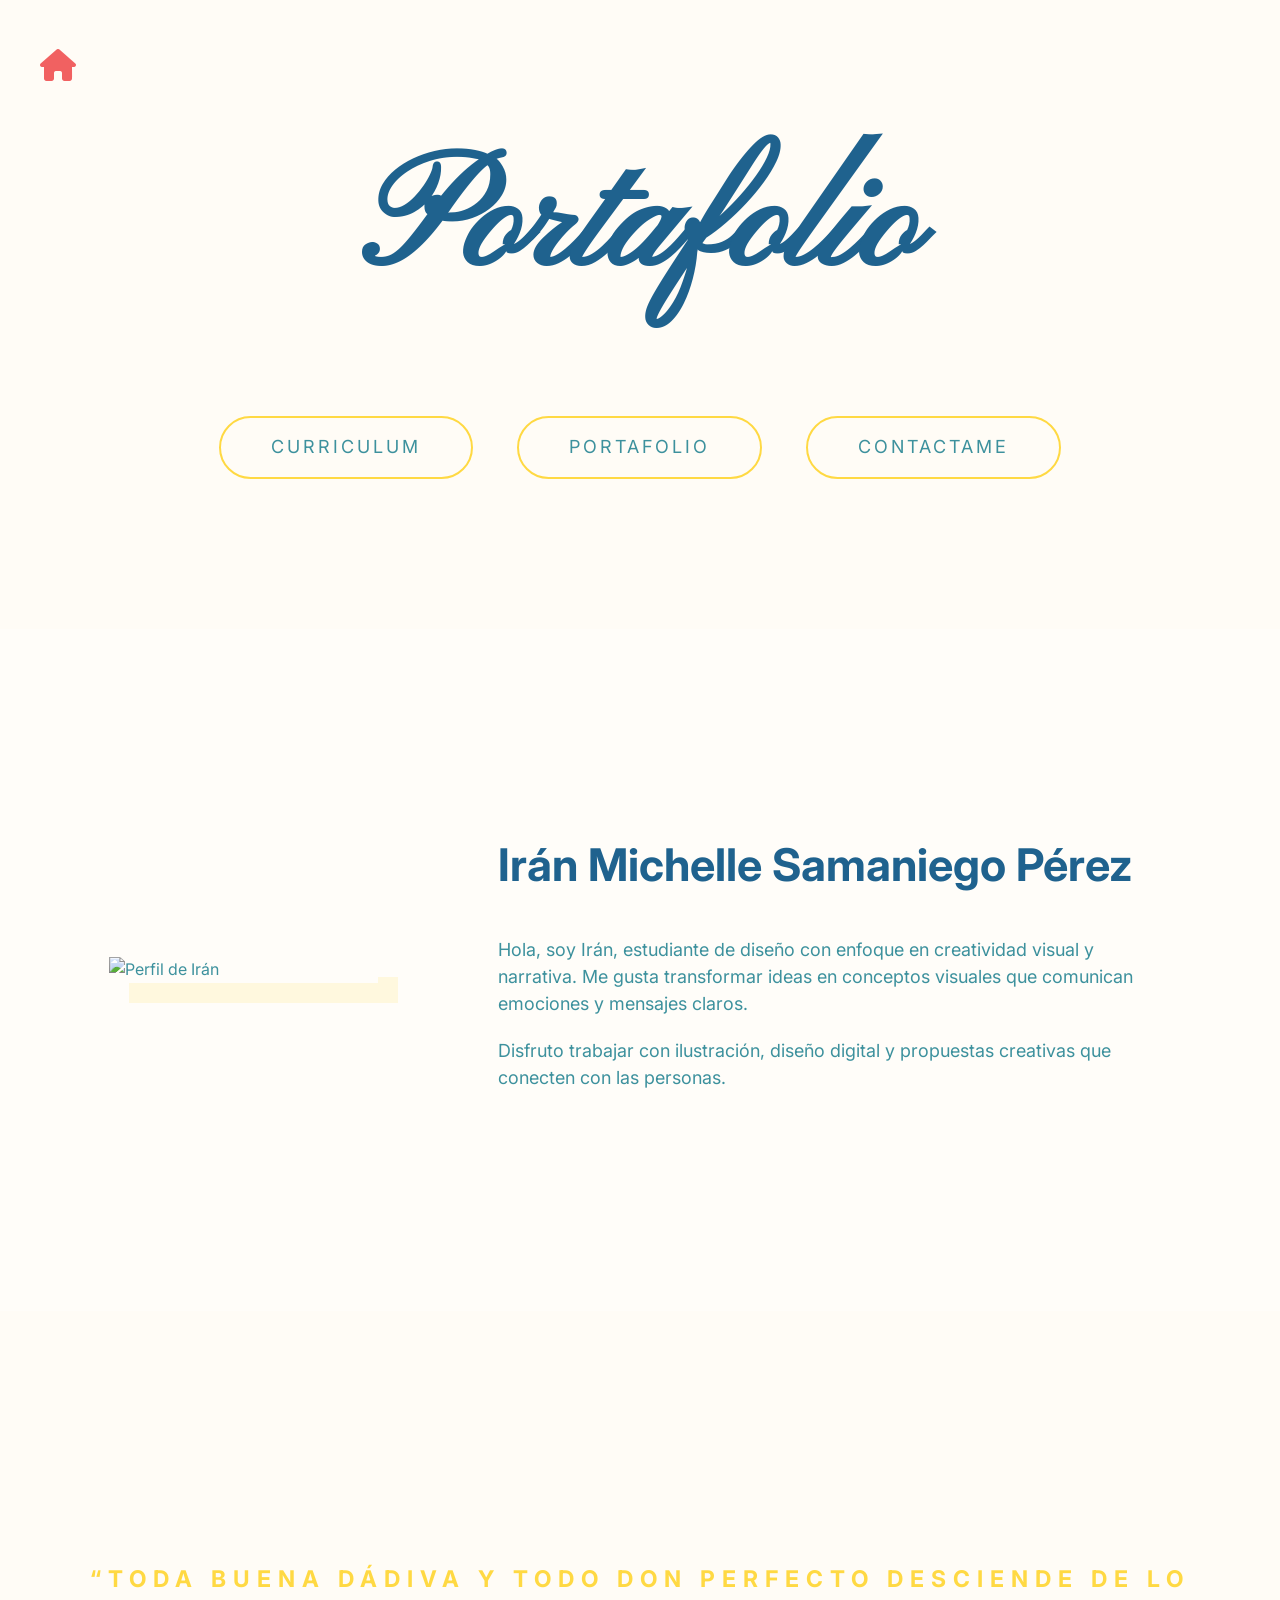
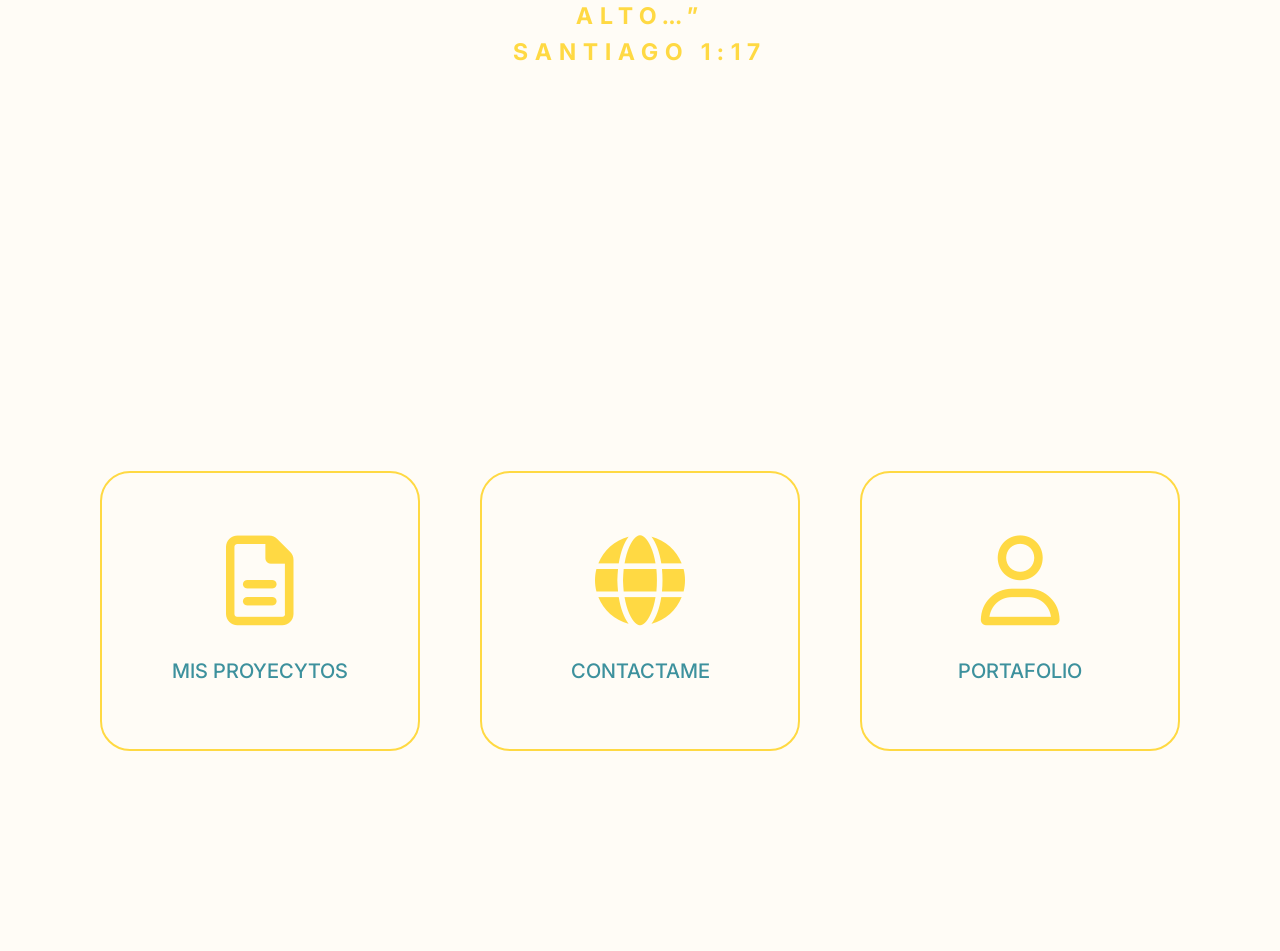
==== 02-maquetacion-cv/index.html @ 954f38e3 "Conecciones" ====
<!DOCTYPE html>
<html lang="es">
<head>
<meta charset="UTF-8">
<meta name="viewport" content="width=device-width, initial-scale=1.0">
<title>Portafolio de Irán Michelle</title>

<link href="https://fonts.googleapis.com/css2?family=Pinyon+Script&family=Inter:wght@300;400;500&display=swap" rel="stylesheet">

<link rel="stylesheet" href="https://cdnjs.cloudflare.com/ajax/libs/font-awesome/6.0.0/css/all.min.css">

<link rel="stylesheet" href="style.css">
</head>

<body>

<header>
    <a href="#" class="home-icon">
        <i class="fas fa-home"></i>
    </a>

    <h1 class="main-title">Portafolio</h1>

    <nav class="top-nav">
        <a href="#">CURRICULUM</a>
        <a href="#">PORTAFOLIO</a>
        <a href="#">CONTACTAME</a>
    </nav>
</header>

<section class="profile-section">
    <div class="profile-container">
        
        <img src="foto.png" alt="Perfil de Irán" class="profile-image">

        <div class="profile-text">
            <h2>Irán Michelle Samaniego Pérez</h2>
            <p>Hola, soy Irán, estudiante de diseño con enfoque en creatividad visual y narrativa. Me gusta transformar ideas en conceptos visuales que comunican emociones y mensajes claros.</p>
            <p>Disfruto trabajar con ilustración, diseño digital y propuestas creativas que conecten con las personas.</p>
        </div>

    </div> </section>

<p class="profile-quote">
“TODA BUENA DÁDIVA Y TODO DON PERFECTO DESCIENDE DE LO ALTO…”<br>
SANTIAGO 1:17
</p>

<section class="nav-boxes">

    <a href="#" class="nav-box">
        <i class="far fa-file-lines"></i>
        <span>MIS PROYECYTOS</span>
    </a>

    <a href="#" class="nav-box">
        <i class="fas fa-globe"></i>
        <span>CONTACTAME</span>
    </a>

    <a href="#" class="nav-box">
        <i class="far fa-user"></i>
        <span>PORTAFOLIO</span>
    </a>

</section>

</body>
</html>
---- 02-maquetacion-cv/style.css ----
/* RESET */
* {
    margin: 0;
    padding: 0;
    box-sizing: border-box;
}

body {
    background: #fffcf6;
    font-family: 'Inter', sans-serif;
    color: #3d919d;
    line-height: 1.6;
}

/* HEADER - Espaciado superior e inferior masivo */
header {
    position: relative;
    text-align: center;
    padding: 100px 30px 150px 30px; /* Mucho más espacio abajo del título */
    min-height: 40vh; /* Ocupa casi la mitad de la pantalla al entrar */
    display: flex;
    flex-direction: column;
    justify-content: center;
    align-items: center;
}

/* CASA */
.home-icon {
    position: fixed; /* La casa se queda quieta arriba a la izquierda al bajar */
    left: 40px;
    top: 40px;
    font-size: 2.0rem;
    color: #f16161;
    z-index: 100; /* Para que siempre esté encima */
    transition: 0.3s;
}

.home-icon:hover {
    transform: scale(1.2);
}

/* TITULO PRINCIPAL */
.main-title {
    font-family: 'Pinyon Script', cursive;
    font-size: 160px; /* Un poco más grande */
    color: #1f628e;
    margin-bottom: 40px;
}

/* BOTONES SUPERIORES */
.top-nav {
    margin-top: 20px;
}

.top-nav a {
    display: inline-block;
    margin: 0 20px;
    padding: 15px 50px;
    border: 2px solid #ffd943;
    border-radius: 50px;
    text-decoration: none;
    color: #3d919d;
    font-size: 18px;
    letter-spacing: 3px;
    transition: 0.3s;
    font-weight: 400;
}

.top-nav a:hover {
    background: #ffd943;
    color: white;
}

/* SECCIÓN PERFIL - Espaciado vertical gigante */
.profile-section {
    padding: 200px 50px; /* 200px de separación arriba y abajo */
    display: flex;
    flex-direction: column;
    align-items: center;
    background-color: rgba(255, 255, 255, 0.3); /* Ligera diferencia de fondo */
}

.profile-container {
    display: flex;
    gap: 120px; /* Más espacio entre imagen y texto */
    max-width: 1300px;
    width: 90%;
    align-items: center;
}

.profile-image {
    width: 300px; /* Imagen más grande */
    height: auto;
    box-shadow: 20px 20px 0px #ffd94326; /* Efecto decorativo */
}

.profile-text h2 {
    font-size: 45px;
    margin-bottom: 35px;
    color: #1f628e;
}

.profile-text p {
    font-size: 18px;
    margin-bottom: 20px;
    line-height: 1.5;
    max-width: 750px;
}

/* FRASE / CITA - Separación extrema */
.profile-quote {
    text-align: center;
    padding: 250px 20px; /* Mucho aire alrededor de la frase */
    color: #ffd943;
    font-size: 23px;
    letter-spacing: 7px;
    text-transform: uppercase;
    font-weight: bold;
    width: 100%;
}

/* SECCIÓN DE CARDS INFERIORES */
.nav-boxes {
    display: flex;
    justify-content: center;
    gap: 60px;
    padding: 150px 20px 200px 20px; /* Espacio final de la página */
    background: #fffcf6;
}

.nav-box {
    width: 320px;
    height: 280px;
    border: 2px solid #ffd943;
    border-radius: 30px;
    text-decoration: none;
    text-align: center;
    display: flex;
    flex-direction: column;
    justify-content: center;
    align-items: center;
    transition: all 0.4s ease;
}

.nav-box:hover {
    transform: translateY(-20px);
    box-shadow: 0 25px 50px #ffd94326;
}

.nav-box i {
    font-size: 90px;
    color: #ffd943;
    margin-bottom: 30px;
}

.nav-box span {
    font-size: 20px;
    color: #3d919d;
    font-weight: 500;
}
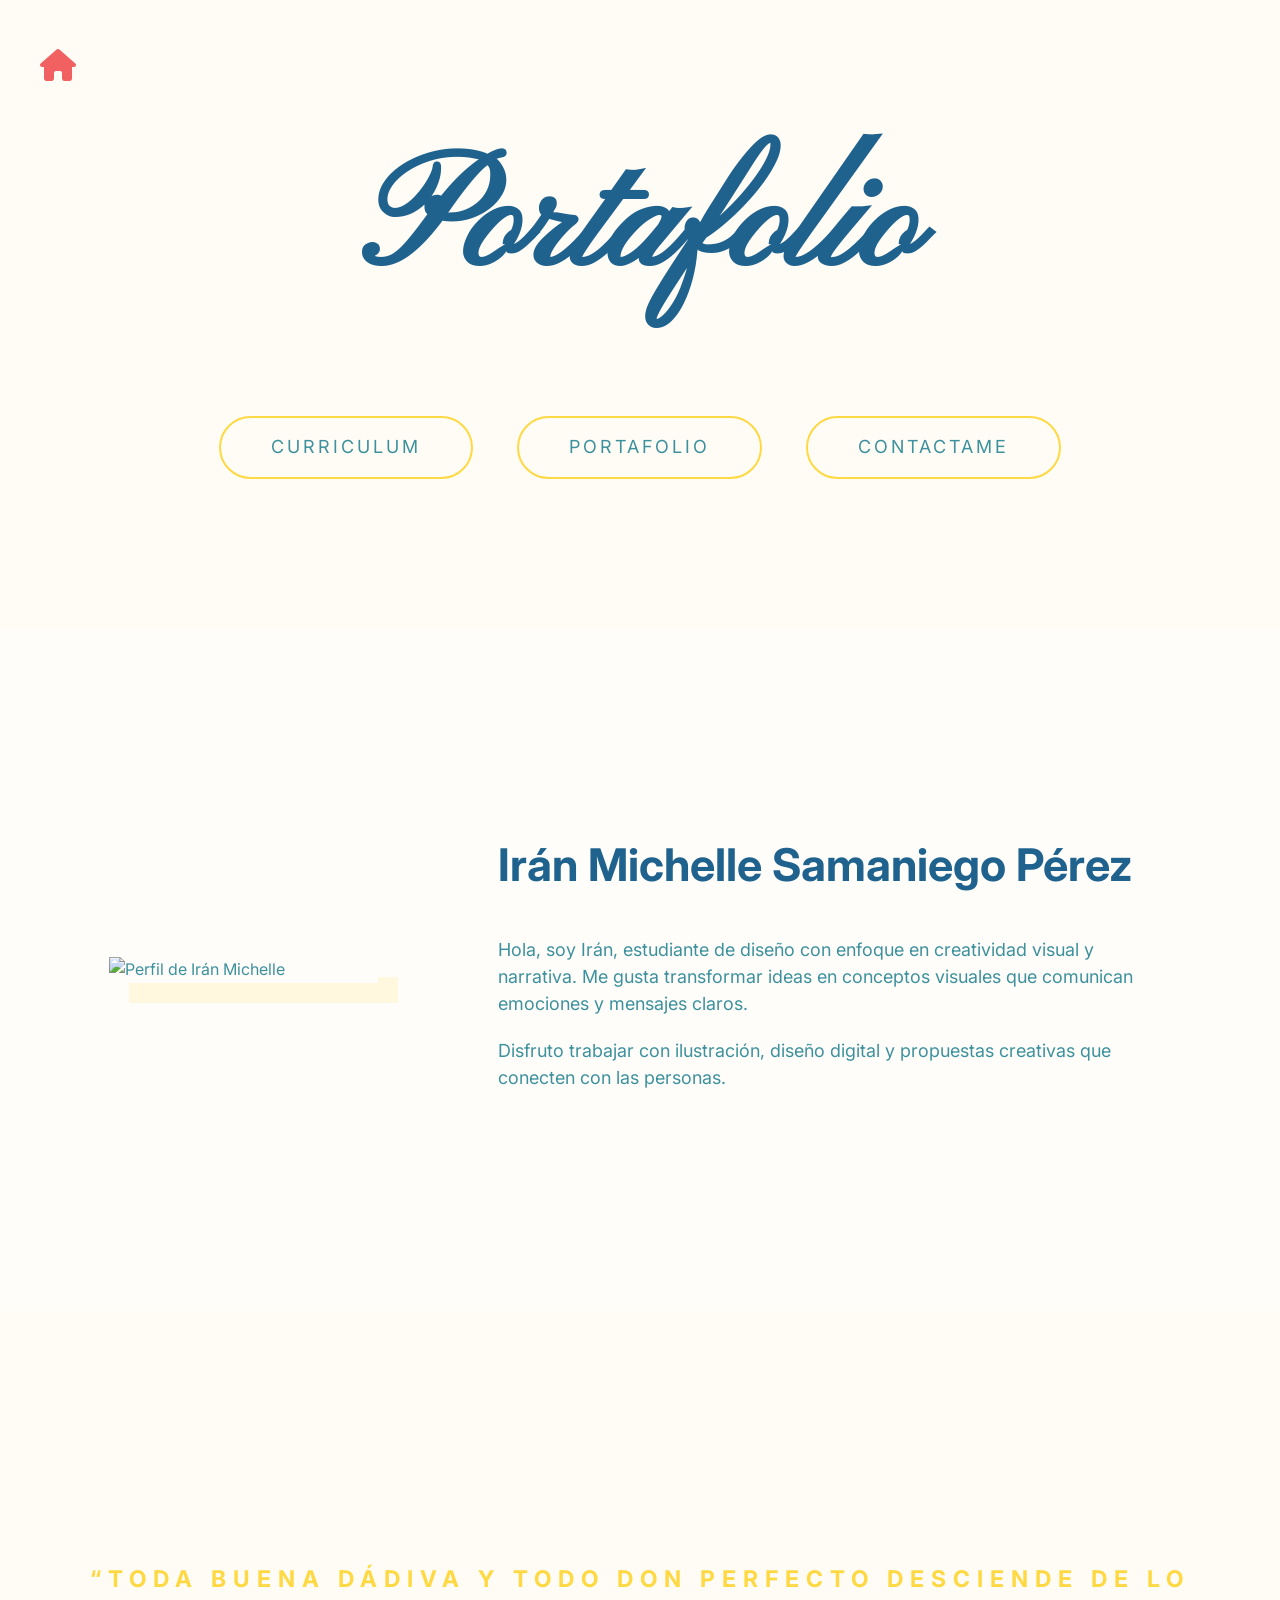
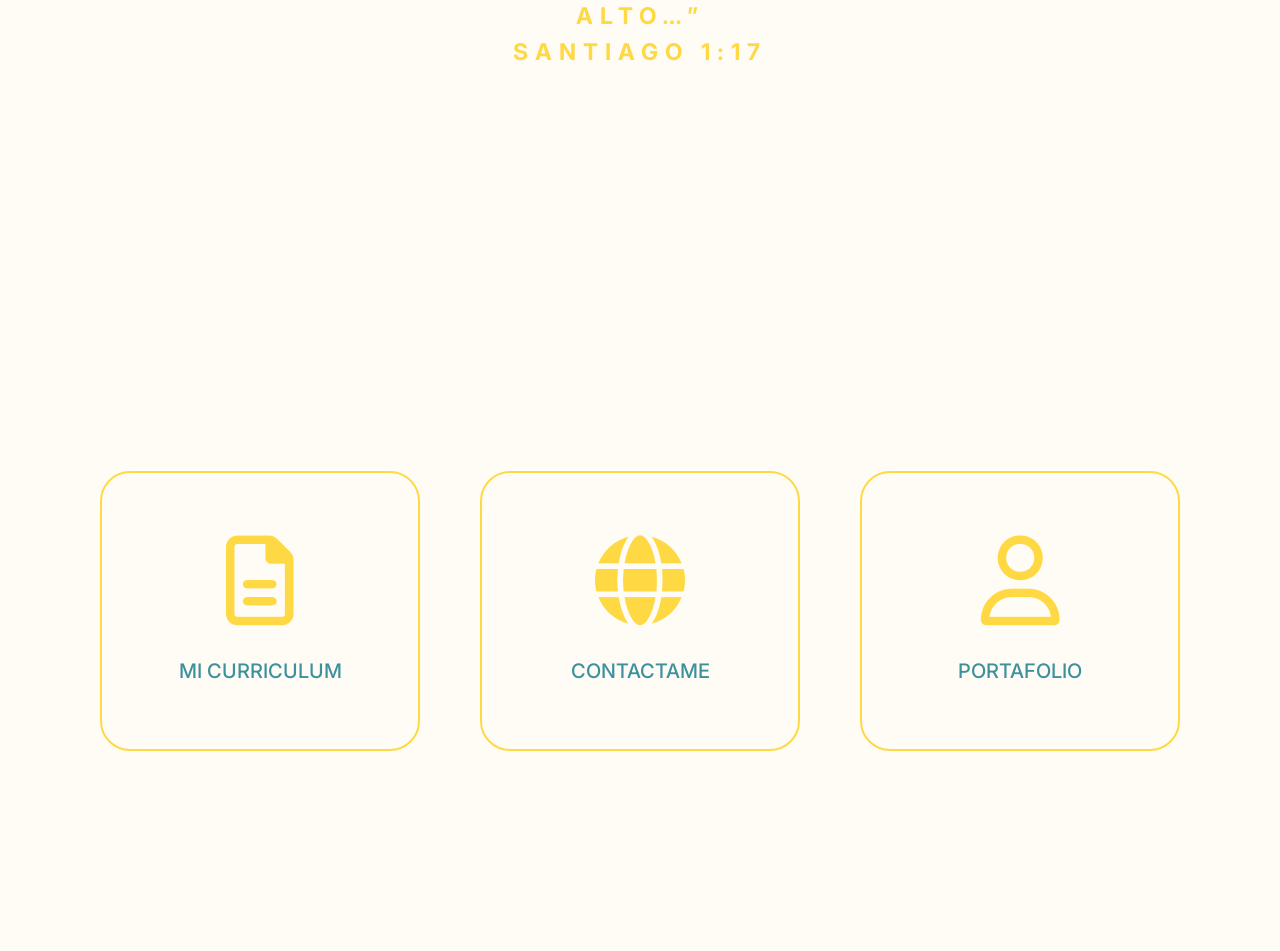
==== commit 7a06ffac: "Fotos" ====
--- a/02-maquetacion-cv/index.html
+++ b/02-maquetacion-cv/index.html
@@ -1,28 +1,28 @@
 <!DOCTYPE html>
 <html lang="es">
 <head>
-<meta charset="UTF-8">
-<meta name="viewport" content="width=device-width, initial-scale=1.0">
-<title>Portafolio de Irán Michelle</title>
+    <meta charset="UTF-8">
+    <meta name="viewport" content="width=device-width, initial-scale=1.0">
+    <title>Portafolio de Irán Michelle</title>
 
-<link href="https://fonts.googleapis.com/css2?family=Pinyon+Script&family=Inter:wght@300;400;500&display=swap" rel="stylesheet">
+    <link href="https://fonts.googleapis.com/css2?family=Pinyon+Script&family=Inter:wght@300;400;600&display=swap" rel="stylesheet">
+    
+    <link rel="stylesheet" href="https://cdnjs.cloudflare.com/ajax/libs/font-awesome/6.0.0/css/all.min.css">
 
-<link rel="stylesheet" href="https://cdnjs.cloudflare.com/ajax/libs/font-awesome/6.0.0/css/all.min.css">
-
-<link rel="stylesheet" href="style.css">
+    <link rel="stylesheet" href="style.css">
 </head>
 
 <body>
 
 <header>
-    <a href="#" class="home-icon">
+    <a href="index.html" class="home-icon">
         <i class="fas fa-home"></i>
     </a>
 
     <h1 class="main-title">Portafolio</h1>
 
     <nav class="top-nav">
-        <a href="#">CURRICULUM</a>
+        <a href="curriculum.html">CURRICULUM</a>
         <a href="#">PORTAFOLIO</a>
         <a href="#">CONTACTAME</a>
     </nav>
@@ -31,7 +31,7 @@
 <section class="profile-section">
     <div class="profile-container">
         
-        <img src="foto.png" alt="Perfil de Irán" class="profile-image">
+        <img src="foto.png" alt="Perfil de Irán Michelle" class="profile-image">
 
         <div class="profile-text">
             <h2>Irán Michelle Samaniego Pérez</h2>
@@ -39,18 +39,19 @@
             <p>Disfruto trabajar con ilustración, diseño digital y propuestas creativas que conecten con las personas.</p>
         </div>
 
-    </div> </section>
+    </div> 
+</section>
 
 <p class="profile-quote">
-“TODA BUENA DÁDIVA Y TODO DON PERFECTO DESCIENDE DE LO ALTO…”<br>
-SANTIAGO 1:17
+    “TODA BUENA DÁDIVA Y TODO DON PERFECTO DESCIENDE DE LO ALTO…”<br>
+    SANTIAGO 1:17
 </p>
 
 <section class="nav-boxes">
 
-    <a href="#" class="nav-box">
+    <a href="curriculum.html" class="nav-box">
         <i class="far fa-file-lines"></i>
-        <span>MIS PROYECYTOS</span>
+        <span>MI CURRICULUM</span>
     </a>
 
     <a href="#" class="nav-box">
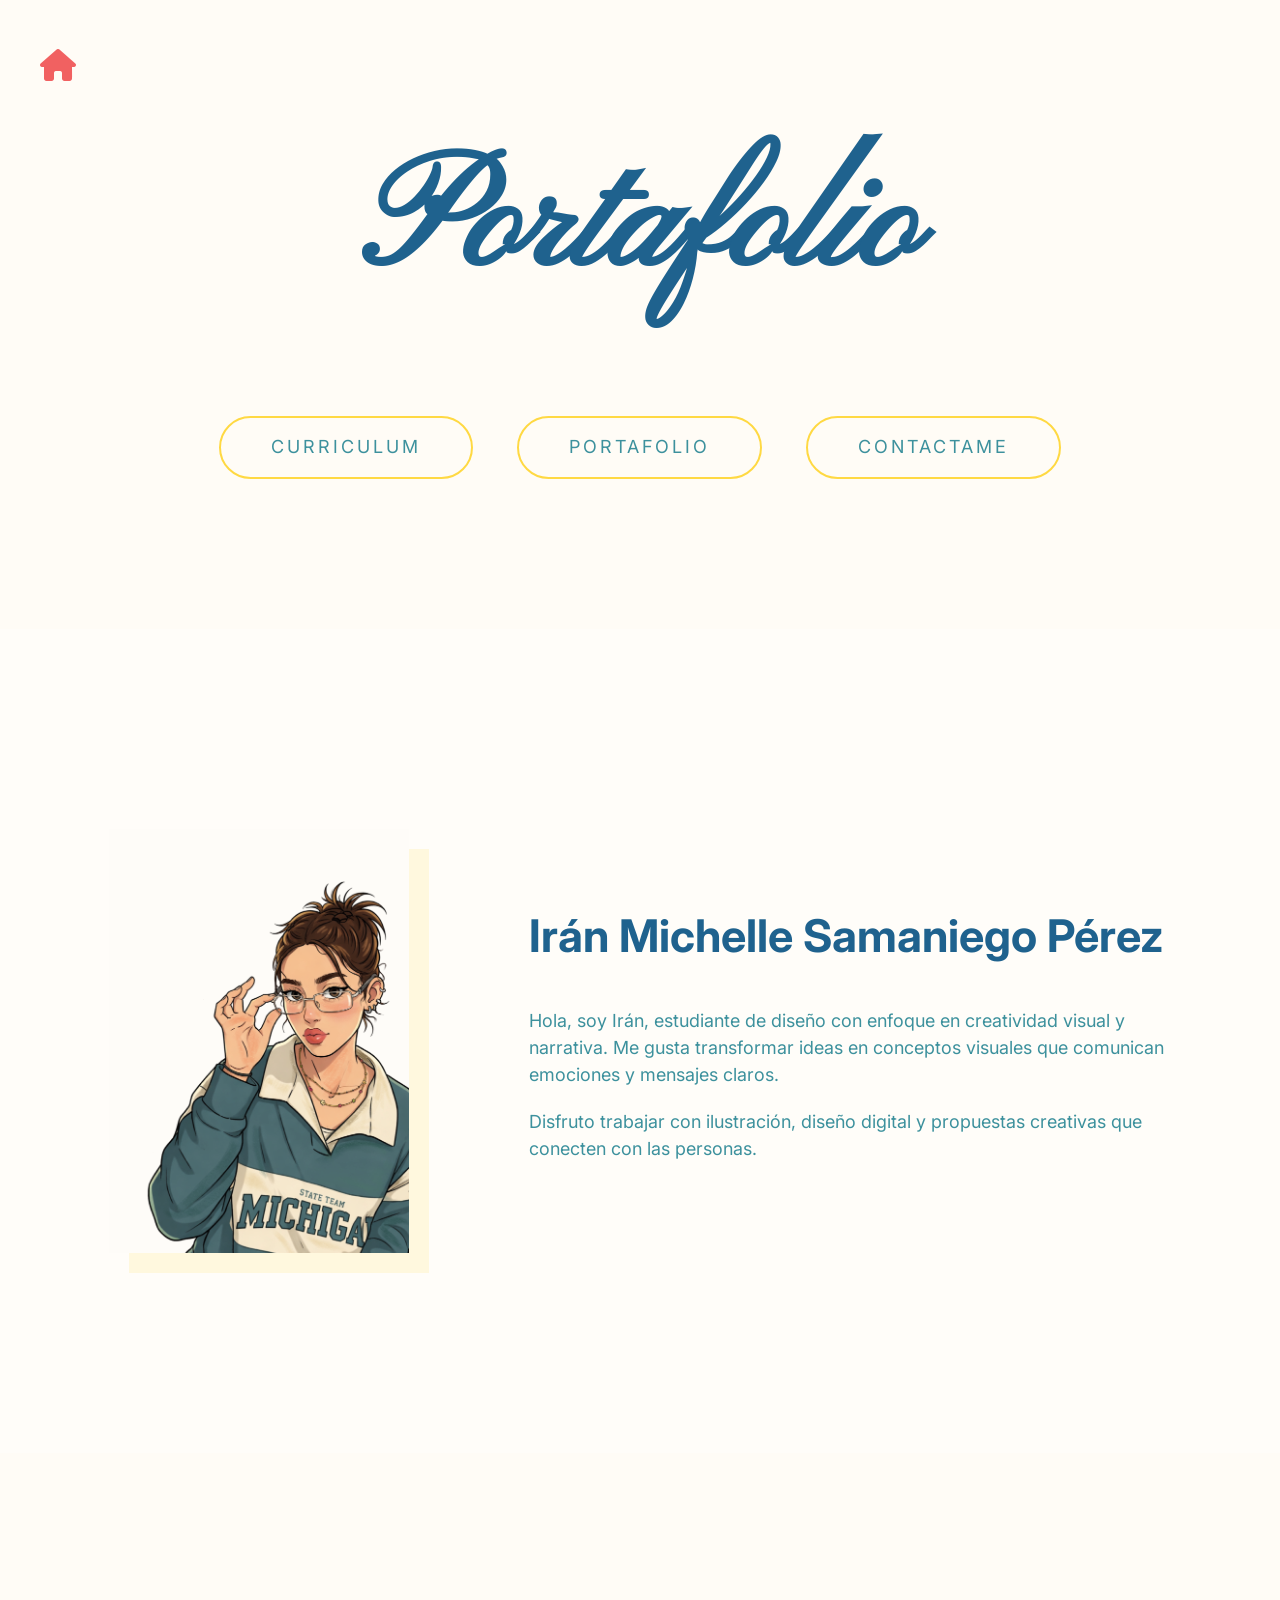
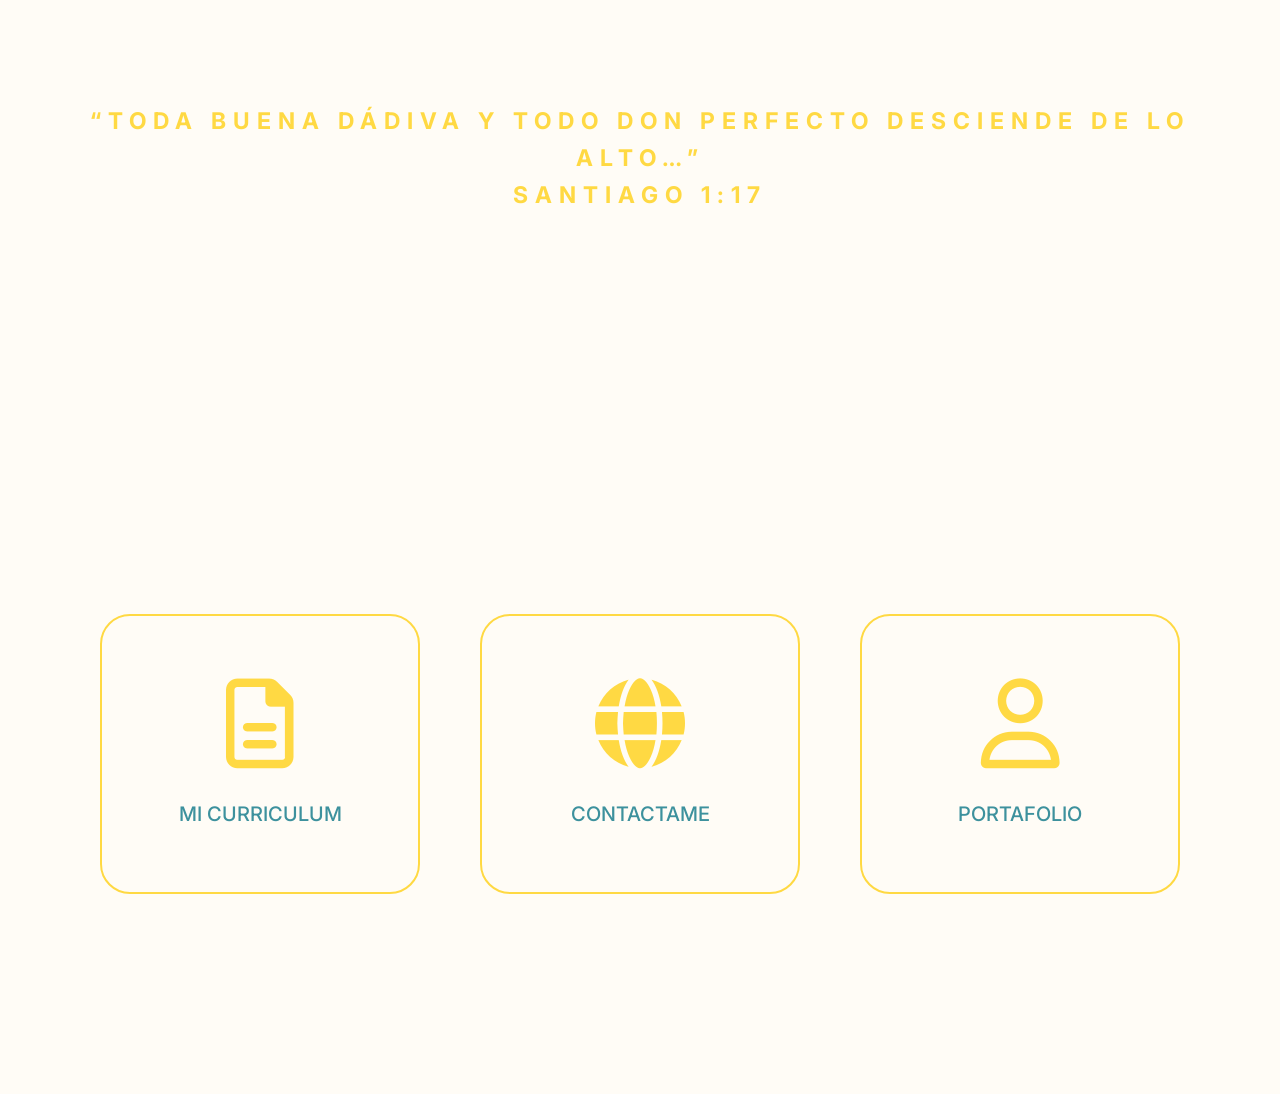
==== commit 6072304a: "Contactos" ====
--- a/02-maquetacion-cv/index.html
+++ b/02-maquetacion-cv/index.html
@@ -23,15 +23,14 @@
 
     <nav class="top-nav">
         <a href="curriculum.html">CURRICULUM</a>
-        <a href="#">PORTAFOLIO</a>
-        <a href="#">CONTACTAME</a>
+        <a href="portafolio.html">PORTAFOLIO</a>
+        <a href="contacto.html">CONTACTAME</a>
     </nav>
 </header>
 
 <section class="profile-section">
     <div class="profile-container">
-        
-        <img src="foto.png" alt="Perfil de Irán Michelle" class="profile-image">
+        <img src="images/foto.png" alt="Perfil de Irán Michelle" class="profile-image">
 
         <div class="profile-text">
             <h2>Irán Michelle Samaniego Pérez</h2>
@@ -54,16 +53,15 @@
         <span>MI CURRICULUM</span>
     </a>
 
-    <a href="#" class="nav-box">
+    <a href="contacto.html" class="nav-box">
         <i class="fas fa-globe"></i>
         <span>CONTACTAME</span>
     </a>
 
-    <a href="#" class="nav-box">
+    <a href="portafolio.html" class="nav-box">
         <i class="far fa-user"></i>
         <span>PORTAFOLIO</span>
     </a>
-
 </section>
 
 </body>
